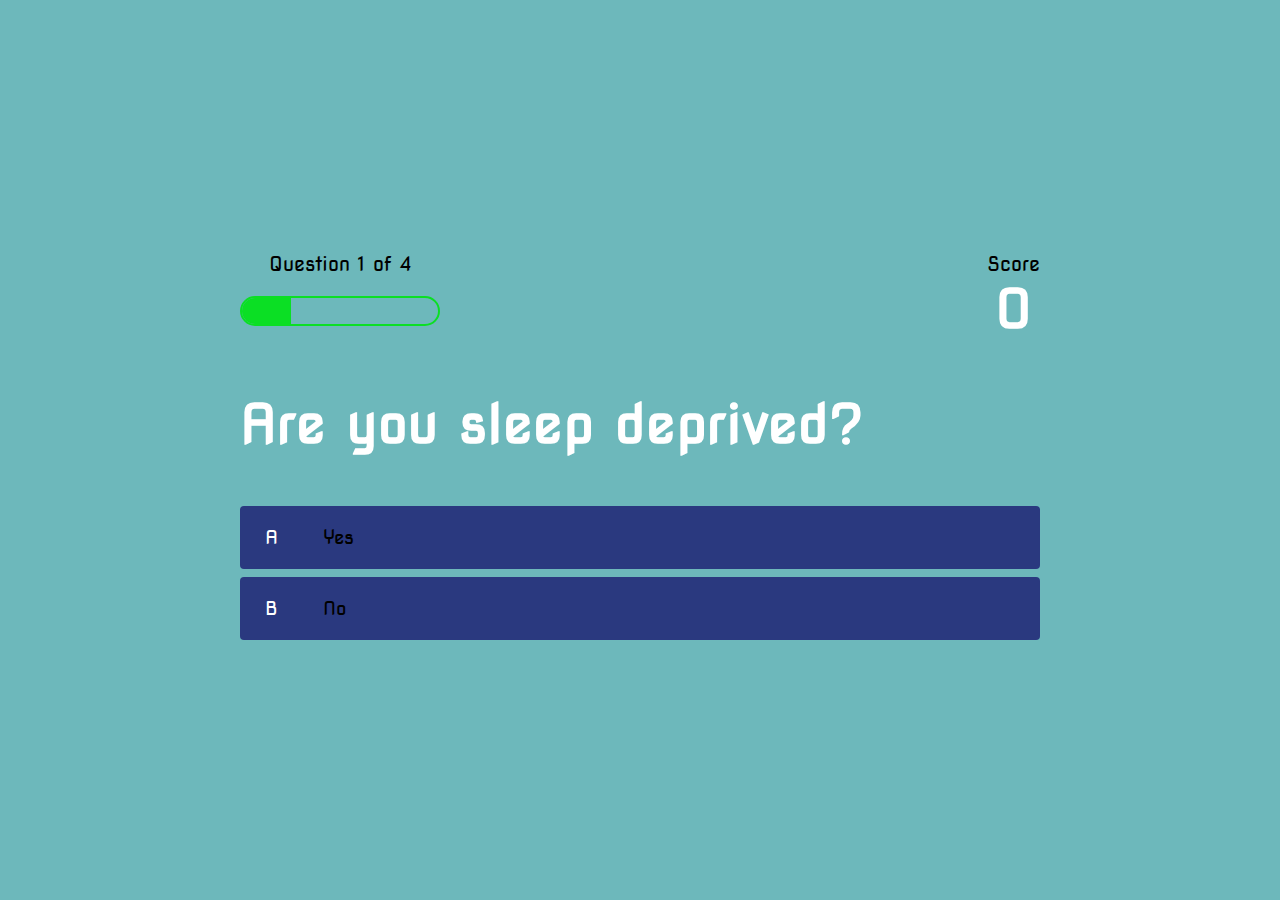
==== quiz.html @ bb014bdf "Add files via upload" ====
<!DOCTYPE html>
<html lang="en">
<head>
    <meta charset="UTF-8">
    <meta name="viewport" content="width=device-width, initial-scale=1.0">
    <title>Quiz Page</title>
    <link rel="stylesheet" href="style.css">
    <link rel="stylesheet" href="quiz.css">

</head>
<body>
    <div class="container">
        <div id="quiz" class="justify-center flex-column">
            <div id="hud">
                <div class="hud-item">
                    <p id="progressText" class="hud-prefix"> 
                        Question
                    </p>
                    <div id="progressBar">
                        <div id="progressBarFull"></div>
                    </div>
                </div>
                <div class="hud-item">
                    <p class="hud-prefix">
                        Score
                    </p>
                    <h1 class="hud-main-text" id="score">
                        0
                    </h1>                    
                </div>
            </div>
            <h1 id="question">What is the asnwer to this question</h1>
            <div class="choice-container">
                <p class="choice-prefix">A</p>
                <p class="choice-text" data-number="1">Choice 1</p>
                
            </div>

            <div class="choice-container">
                <p class="choice-prefix">B</p>
                <p class="choice-text" data-number="2">Choice 2</p>
                
            </div>
        </div>
    </div>
    <script src="quiz.js"></script>
</body>
</html>
---- style.css ----
@import url('https://fonts.googleapis.com/css2?family=Nova+Square&display=swap');
:root {
    background-color: #6db8bb;
}

* {
    box-sizing: border-box;
    margin: 0;
    padding: 0;
    font-size: 62.5%;
    font-family: 'Nova Square', cursive;
}

h1{
    font-size: 5.4rem;
    color: #fff;
    margin-bottom: 5rem;
}

h2 {
    font-size: 4.2rem;
    margin-bottom: 4rem;
}

.container {
    width: 100vw;
    height: 100vh;
    display: flex;
    justify-content: center;
    align-items: center;
    max-width: 80rem;
    margin: 0 auto;
    padding: 2rem;
}

.flex-column{
    display: flex;
    flex-direction: column;
}

.flex-center {
    justify-content: center;
    align-items: center;
}

.justify-center {
    justify-content: center;
}

.text-center{
    text-align: center;
}

.hidden {
    display: none;
}

.btn {
    font-size: 2.4rem;
    padding: 2rem 0;
    width: 30rem;
    text-align: center;
    margin-bottom: 1rem;
    text-decoration: none;
    color: rgb(28, 26, 26);
    background: linear-gradient(90deg, rgba(255, 247, 9), #fff 100%);
}

.btn:hover {
    cursor: pointer;
    box-shadow: 0, 0, 4rem 1.4rem 0 rgba(25, 25, 112, 0.8);
    transition: transform 150ms;
    transform: scale(1.03);    
}

.btn[disabled]:hover {
    cursor: not-allowed;
    box-shadow: none;
    transform: none;
}
---- quiz.css ----
body {
    color:black;
}

.choice-container {
    display: flex;
    margin-bottom: 0.8rem;
    width: 100%;
    border-radius: 4px;
    background: rgb(25, 25, 112, 0.8);
    font-size: 3rem;
    min-width: 80rem;
}

.choice-container:hover {
    cursor: pointer;
    box-shadow: 0 0.4rem 1.4rem 0 rgb(25, 25, 112, 0.8);
    transform: scale(1.02);
    transform: transform 100ms;
}

.choice-prefix {
    padding: 2rem 2.5rem;
    color: white;
}

.choice-text {
    padding: 2rem;
    width: 100%;
}

.correct {
    background: linear-gradient(32deg, rgba(11, 223, 36) 0%, rgb(41, 232, 111) 100%);
}

.incorrect {
    background: linear-gradient(32deg, rgba(230, 29, 29, 1) 0%, rgb(224, 11, 11, 1) 100%);
}

/* Heads up Display */
#hud {
    display: flex;
    justify-content: space-between;
}

.hud-prefix {
    text-align: center;
    font-size: 2rem;
}

.hud-main-text {
    text-align: center;
}

#progressBar {
    width: 20rem;
    height: 3rem;
    border: 0.2rem solid rgb(11,223,36);
    margin-top: 2rem;
    border-radius: 50px;
    overflow: hidden;
}

#progressBarFull {
    height: 100%;
    background: rgb(11,223,36);
    width: 0%;
}

@media screen and (max-width: 768px) {
    .choice-container {
        min-width: 40rem;
    }
}
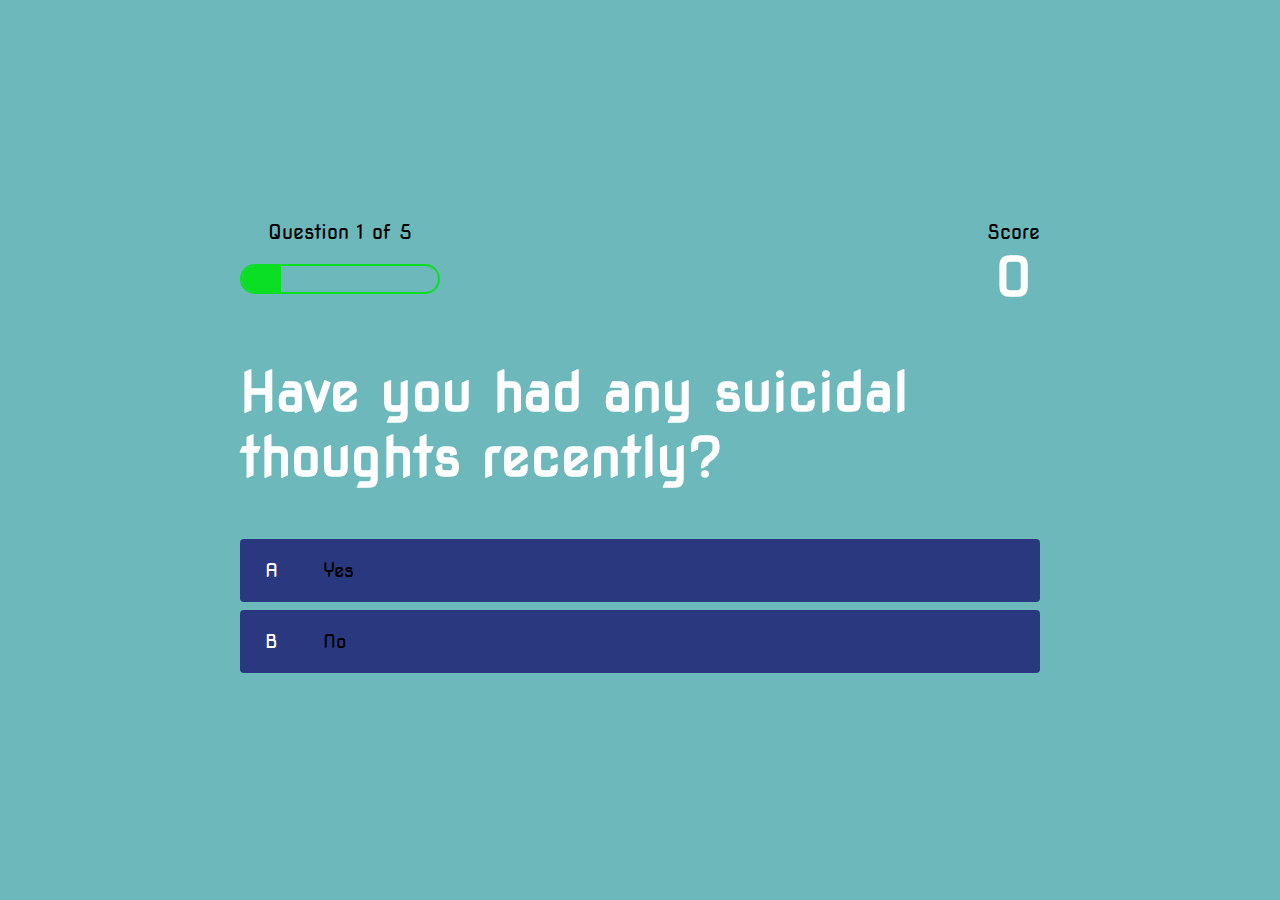
==== commit 421dd4c6: "Add files via upload" ====
--- a/quiz.html
+++ b/quiz.html
@@ -44,5 +44,5 @@
         </div>
     </div>
     <script src="quiz.js"></script>
-</body>
+</body> 
 </html>--- a/style.css
+++ b/style.css
@@ -77,4 +77,19 @@
     cursor: not-allowed;
     box-shadow: none;
     transform: none;
-}+}
+/* Result Page */
+
+.end-form-container {
+    width: 100%;
+    display: flex;
+    flex-direction: column;
+    align-items: center;
+    max-width: 60rem;
+}
+
+#end-text {
+    font-size: 2.4rem;
+    color: #fff;
+    text-align: center;
+}
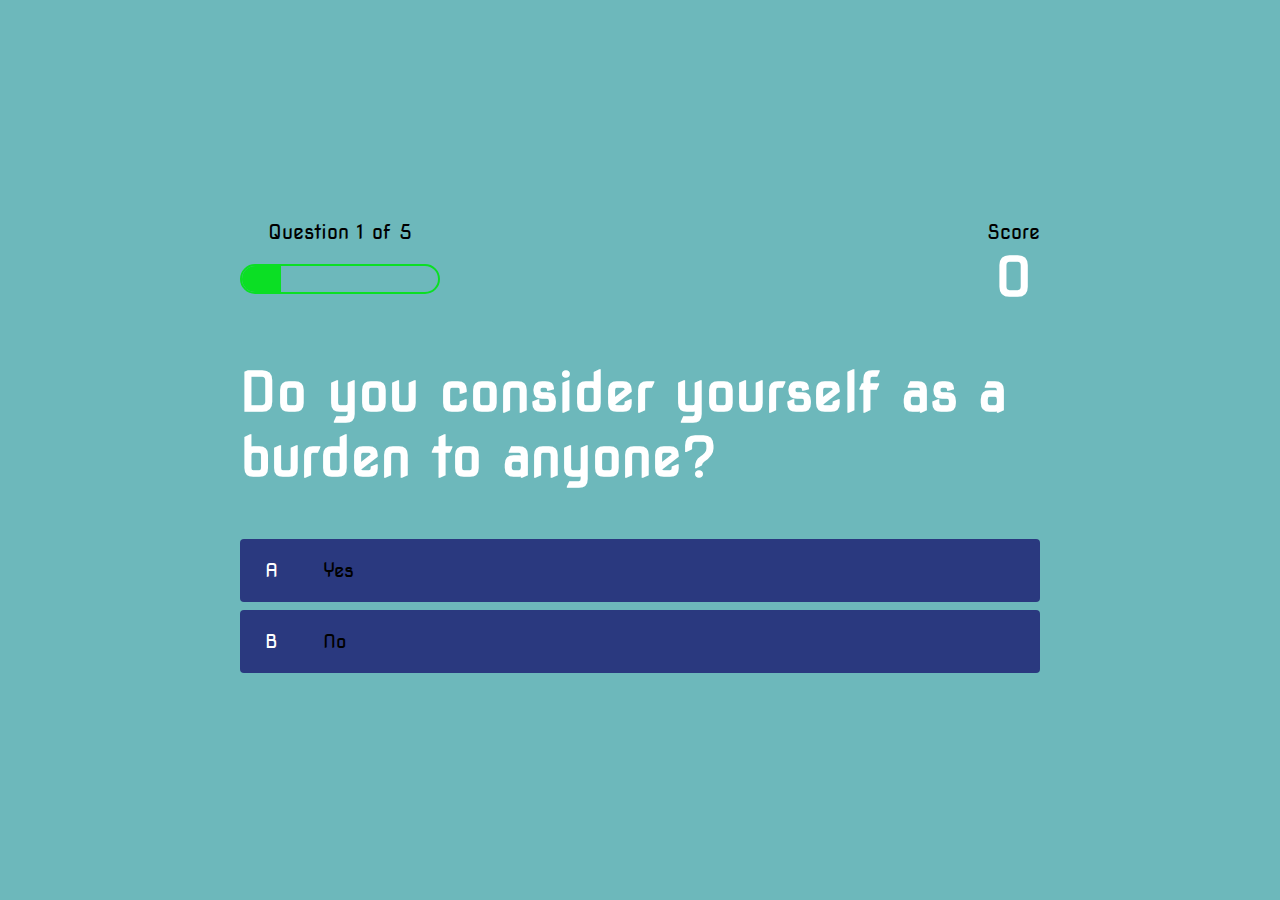
==== commit c4956375: "Update quiz.html" ====
--- a/quiz.html
+++ b/quiz.html
@@ -33,16 +33,16 @@
             <div class="choice-container">
                 <p class="choice-prefix">A</p>
                 <p class="choice-text" data-number="1">Choice 1</p>
-                
+
             </div>
 
             <div class="choice-container">
                 <p class="choice-prefix">B</p>
                 <p class="choice-text" data-number="2">Choice 2</p>
-                
+
             </div>
         </div>
     </div>
     <script src="quiz.js"></script>
-</body> 
-</html>+</body>
+</html> 
--- a/quiz.css
+++ b/quiz.css
@@ -71,4 +71,4 @@
     .choice-container {
         min-width: 40rem;
     }
-}+} 
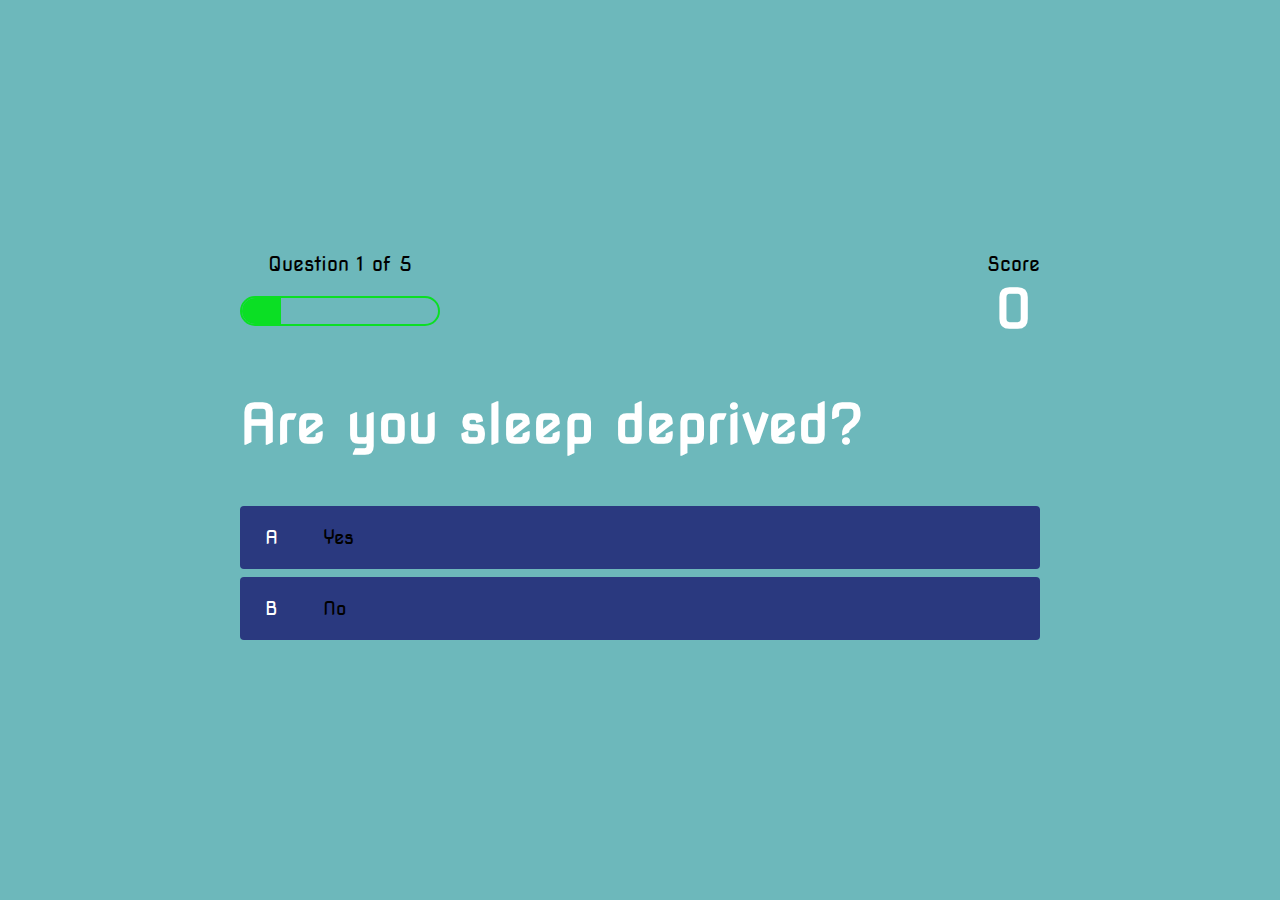
==== commit 23b59103: "Update quiz.html" ====
--- a/quiz.html
+++ b/quiz.html
@@ -29,7 +29,7 @@
                     </h1>                    
                 </div>
             </div>
-            <h1 id="question">What is the asnwer to this question</h1>
+            <h1 id="question">What is the answer to this question</h1>
             <div class="choice-container">
                 <p class="choice-prefix">A</p>
                 <p class="choice-text" data-number="1">Choice 1</p>
